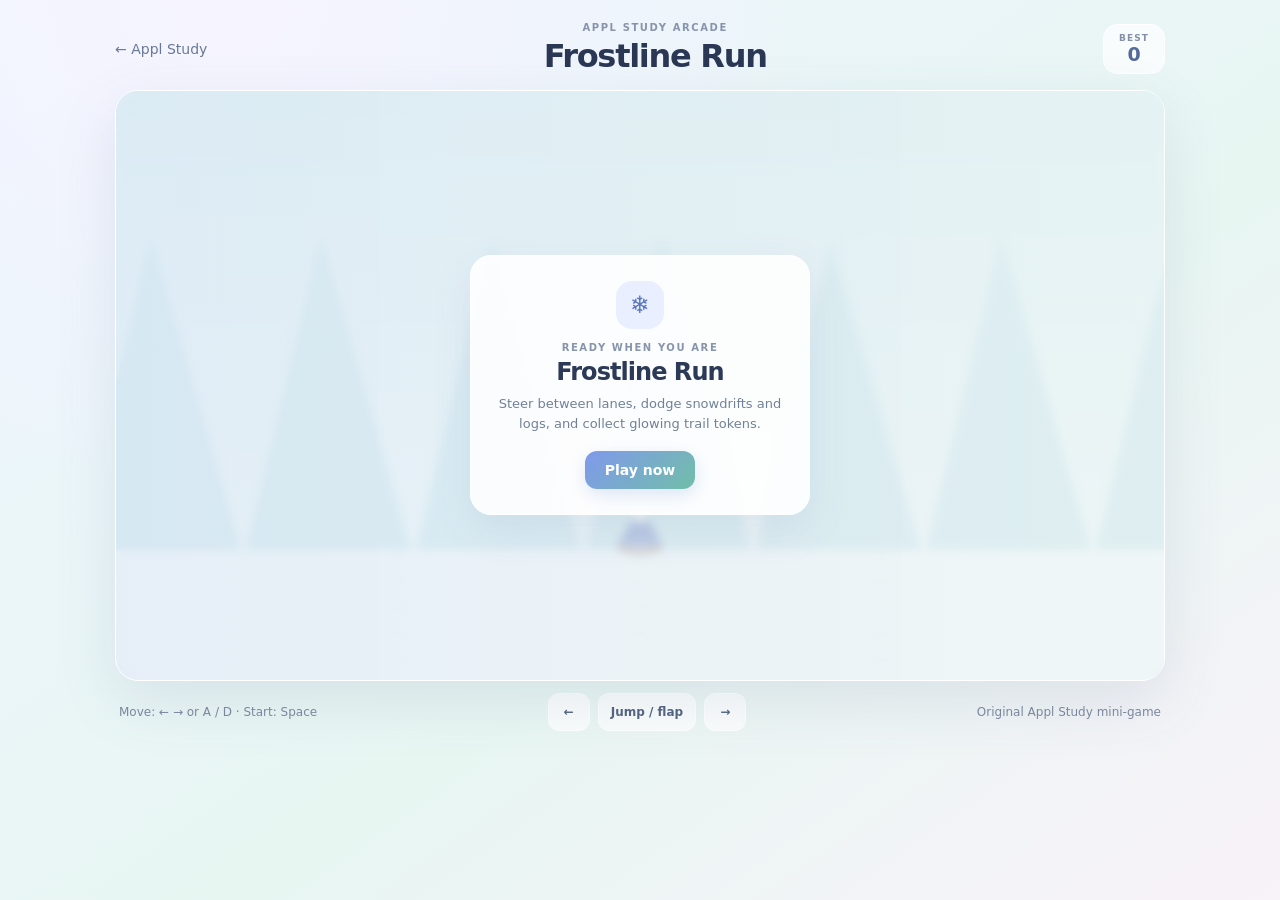
==== games.html @ c3a65b9d "Add three original Appl Study arcade games" ====
<!doctype html>
<html lang="en">
<head>
  <meta charset="UTF-8" />
  <meta name="viewport" content="width=device-width, initial-scale=1.0" />
  <meta name="theme-color" content="#eaf3ff" />
  <title>Appl Study Arcade</title>
  <link rel="stylesheet" href="game.css" />
</head>
<body>
  <main class="arcade">
    <header class="game-head">
      <a href="index.html" class="back-link">← <span>Appl Study</span></a>
      <div class="game-heading"><p class="eyebrow">APPL STUDY ARCADE</p><h1 id="gameTitle">Arcade game</h1></div>
      <div class="score-box"><span>BEST</span><strong id="bestScore">0</strong></div>
    </header>
    <section class="stage-wrap" aria-label="Game area">
      <canvas id="gameCanvas" aria-label="Game canvas"></canvas>
      <div class="start-screen" id="startScreen">
        <div class="start-card"><span class="start-icon" id="startIcon">✦</span><p class="eyebrow">READY WHEN YOU ARE</p><h2 id="startTitle">Start your run</h2><p id="instructions">Use the controls to play.</p><button id="startButton" class="primary-button">Play now</button></div>
      </div>
    </section>
    <footer class="game-footer"><p id="hint">Keyboard: arrows / space</p><div class="touch-controls"><button id="leftButton" aria-label="Move left">←</button><button id="actionButton" aria-label="Jump or flap">Jump / flap</button><button id="rightButton" aria-label="Move right">→</button></div><p class="original-note">Original Appl Study mini-game</p></footer>
  </main>
  <script src="game.js"></script>
</body>
</html>
---- game.css ----
* { box-sizing: border-box; }
:root { font-family: Inter, ui-sans-serif, system-ui, -apple-system, BlinkMacSystemFont, "Segoe UI", sans-serif; color: #23304b; }
body { min-height: 100vh; margin: 0; padding: 22px; background: radial-gradient(ellipse at 18% 0%, #f6f4ff, transparent 40%), linear-gradient(145deg, #edf5ff, #e8f6f2 60%, #f8f2f9); }
.arcade { width: min(1050px, 100%); margin: 0 auto; }
.game-head { display: flex; align-items: center; justify-content: space-between; gap: 16px; margin: 0 auto 15px; }
.back-link { color: #687997; font-size: 14px; text-decoration: none; white-space: nowrap; }
.back-link:hover { color: #394a6c; }
.game-heading { flex: 1; text-align: center; }
.eyebrow { margin: 0 0 4px; color: #8794ab; font-size: 10px; font-weight: 800; letter-spacing: .16em; }
h1 { margin: 0; color: #2a3855; font-size: clamp(22px, 4vw, 32px); letter-spacing: -.04em; }
.score-box { min-width: 62px; padding: 8px 12px; border: 1px solid #fff; border-radius: 14px; background: #ffffffb8; text-align: center; }
.score-box span, .score-box strong { display: block; }.score-box span { color: #8490a6; font-size: 9px; font-weight: 800; letter-spacing: .12em; }.score-box strong { color: #536a9c; font-size: 19px; }
.stage-wrap { position: relative; overflow: hidden; width: 100%; aspect-ratio: 16/9; min-height: 280px; border: 1px solid #ffffff; border-radius: 23px; background: #dcedf8; box-shadow: 0 20px 60px #50688c20, inset 0 0 0 1px #e8edf7; }
canvas { display: block; width: 100%; height: 100%; }
.start-screen { position: absolute; inset: 0; display: grid; place-items: center; padding: 18px; background: linear-gradient(90deg, #dce8f4a8, #eaf3f2a6); backdrop-filter: blur(5px); }
.start-card { width: min(340px, 100%); padding: 25px; border: 1px solid #ffffff; border-radius: 21px; background: #ffffffdf; box-shadow: 0 15px 40px #5268901a; text-align: center; }
.start-icon { display: grid; width: 48px; height: 48px; margin: 0 auto 13px; place-items: center; border-radius: 16px; color: #5876bd; background: #e9efff; font-size: 24px; }
.start-card h2 { margin: 5px 0 8px; color: #2c3a57; font-size: 24px; letter-spacing: -.04em; }.start-card p:not(.eyebrow) { margin: 0 auto 17px; color: #718099; font-size: 13px; line-height: 1.55; }
.primary-button { padding: 11px 20px; border: 0; border-radius: 12px; color: white; background: linear-gradient(135deg, #8099ec, #71bea9); box-shadow: 0 6px 16px #7896d538; font: inherit; font-size: 14px; font-weight: 700; cursor: pointer; }.primary-button:hover { filter: brightness(1.04); transform: translateY(-1px); }
.game-footer { display: flex; align-items: center; justify-content: space-between; gap: 12px; padding: 12px 4px 0; color: #7d89a0; font-size: 12px; }.game-footer p { margin: 0; }.original-note { text-align: right; }
.touch-controls { display: flex; justify-content: center; gap: 8px; }.touch-controls button { min-width: 42px; min-height: 38px; padding: 5px 12px; border: 1px solid #fff; border-radius: 11px; color: #536483; background: #ffffffbd; font: inherit; font-weight: 700; cursor: pointer; touch-action: manipulation; }.touch-controls button:active { background: #e6ecfa; }
@media (max-width: 600px) { body { padding: 12px; }.stage-wrap { aspect-ratio: 4/3; min-height: 270px; border-radius: 18px; }.game-footer { flex-wrap: wrap; justify-content: center; }.game-footer > p { width: calc(50% - 8px); }.original-note { text-align: right; }.touch-controls { order: 3; width: 100%; }.touch-controls button { min-height: 44px; }.game-head { gap: 8px; }.back-link span { display: none; } }
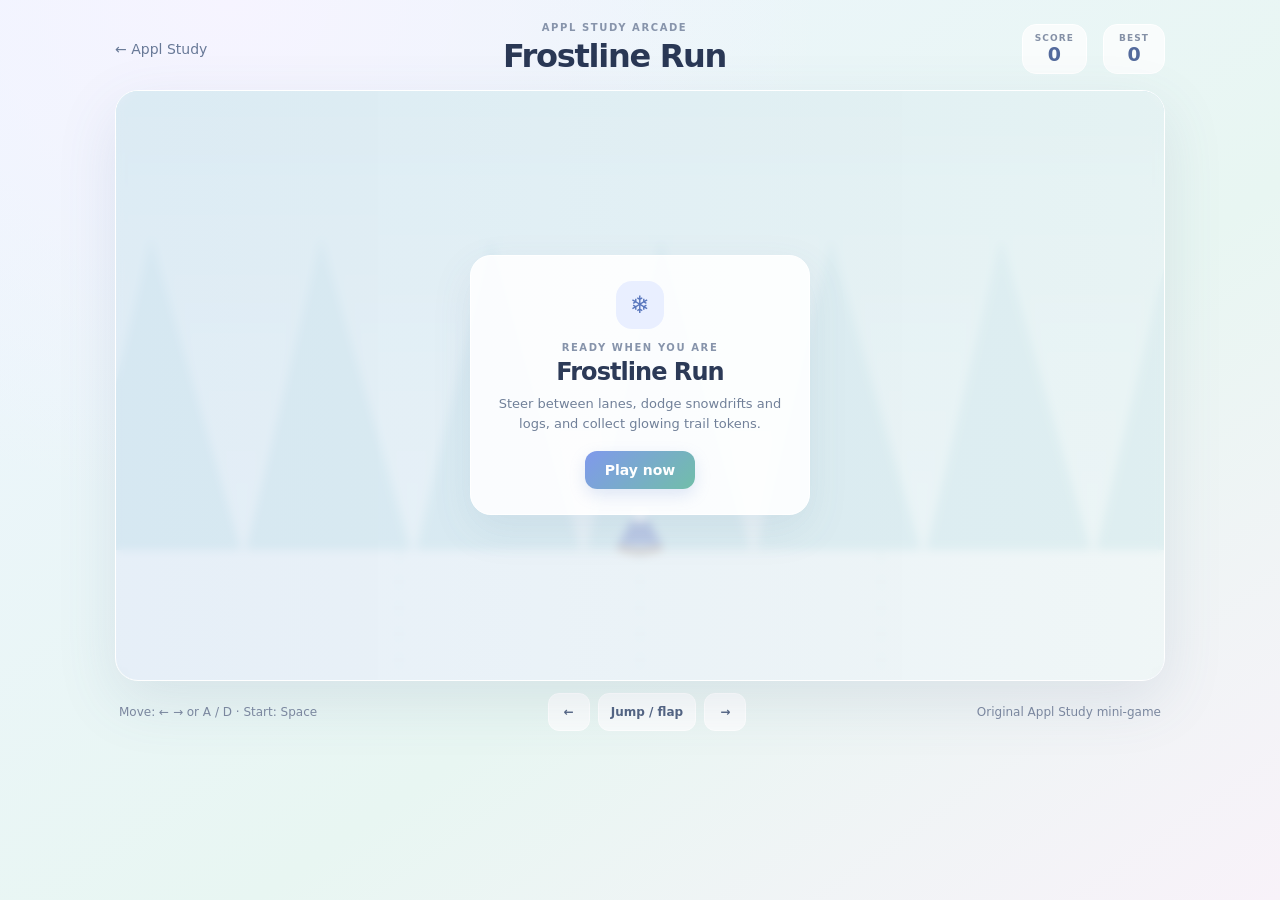
==== commit 31c5188f: "Fix arcade score display so games load and run" ====
--- a/games.html
+++ b/games.html
@@ -12,6 +12,7 @@
     <header class="game-head">
       <a href="index.html" class="back-link">← <span>Appl Study</span></a>
       <div class="game-heading"><p class="eyebrow">APPL STUDY ARCADE</p><h1 id="gameTitle">Arcade game</h1></div>
+      <div class="score-box"><span>SCORE</span><strong id="score">0</strong></div>
       <div class="score-box"><span>BEST</span><strong id="bestScore">0</strong></div>
     </header>
     <section class="stage-wrap" aria-label="Game area">
